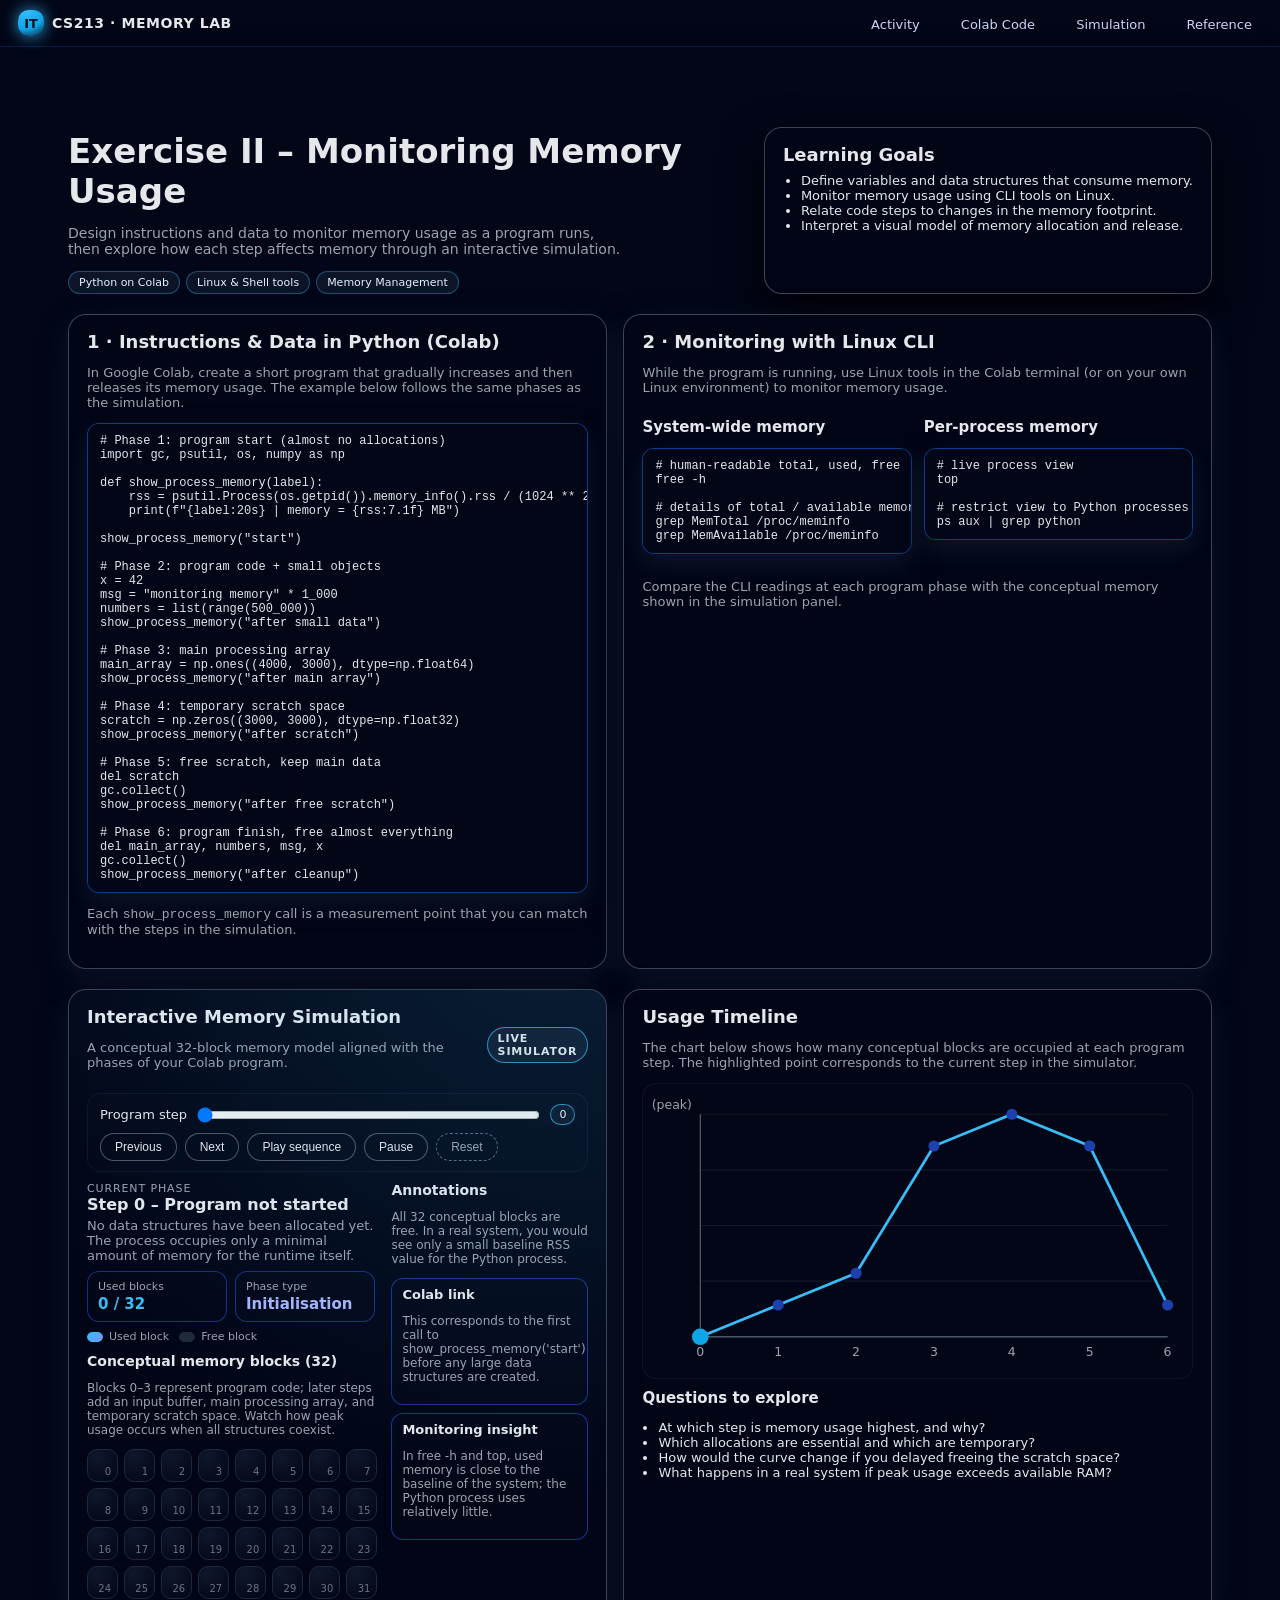
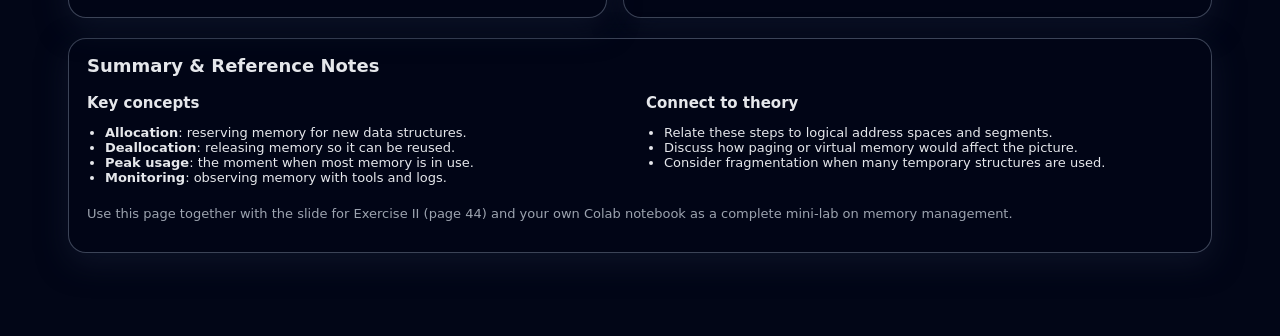
==== ComArchWeek14Group/index.html @ 82b71f17 "Add files via upload" ====
<!DOCTYPE html>
<html lang="en">
<head>
  <meta charset="UTF-8" />
  <title>Exercise II – Memory Monitoring Lab</title>
  <meta name="viewport" content="width=device-width, initial-scale=1" />
  <link rel="stylesheet" href="styles.css" />
</head>
<body>
  <div class="bg-layer"></div>
  <header class="topbar">
    <div class="brand">
      <span class="brand-mark">IT</span>
      <span class="brand-text">CS213 · Memory Lab</span>
    </div>
    <nav class="nav-links">
      <a href="#overview">Activity</a>
      <a href="#colab">Colab Code</a>
      <a href="#simulation">Simulation</a>
      <a href="#reference">Reference</a>
    </nav>
  </header>

  <main class="page">
    <section class="hero" id="overview">
      <div class="hero-main">
        <h1>Exercise II – Monitoring Memory Usage</h1>
        <p class="hero-subtitle">
          Design instructions and data to monitor memory usage as a program runs, then explore
          how each step affects memory through an interactive simulation.
        </p>
        <div class="hero-tags">
          <span class="tag">Python on Colab</span>
          <span class="tag">Linux &amp; Shell tools</span>
          <span class="tag">Memory Management</span>
        </div>
      </div>
      <aside class="hero-aside">
        <div class="hero-card">
          <h2>Learning Goals</h2>
          <ul>
            <li>Define variables and data structures that consume memory.</li>
            <li>Monitor memory usage using CLI tools on Linux.</li>
            <li>Relate code steps to changes in the memory footprint.</li>
            <li>Interpret a visual model of memory allocation and release.</li>
          </ul>
        </div>
      </aside>
    </section>

    <section class="grid-two" id="colab">
      <article class="card">
        <h2>1 · Instructions &amp; Data in Python (Colab)</h2>
        <p class="muted">
          In Google Colab, create a short program that gradually increases and then releases its
          memory usage. The example below follows the same phases as the simulation.
        </p>
<pre class="code"><code># Phase 1: program start (almost no allocations)
import gc, psutil, os, numpy as np

def show_process_memory(label):
    rss = psutil.Process(os.getpid()).memory_info().rss / (1024 ** 2)
    print(f"{label:20s} | memory = {rss:7.1f} MB")

show_process_memory("start")

# Phase 2: program code + small objects
x = 42
msg = "monitoring memory" * 1_000
numbers = list(range(500_000))
show_process_memory("after small data")

# Phase 3: main processing array
main_array = np.ones((4000, 3000), dtype=np.float64)
show_process_memory("after main array")

# Phase 4: temporary scratch space
scratch = np.zeros((3000, 3000), dtype=np.float32)
show_process_memory("after scratch")

# Phase 5: free scratch, keep main data
del scratch
gc.collect()
show_process_memory("after free scratch")

# Phase 6: program finish, free almost everything
del main_array, numbers, msg, x
gc.collect()
show_process_memory("after cleanup")</code></pre>
        <p class="muted">
          Each <code>show_process_memory</code> call is a measurement point that you can match
          with the steps in the simulation.
        </p>
      </article>

      <article class="card">
        <h2>2 · Monitoring with Linux CLI</h2>
        <p class="muted">
          While the program is running, use Linux tools in the Colab terminal (or on your own
          Linux environment) to monitor memory usage.
        </p>

        <div class="columns-2">
          <div>
            <h3>System-wide memory</h3>
<pre class="code small"><code># human-readable total, used, free
free -h

# details of total / available memory
grep MemTotal /proc/meminfo
grep MemAvailable /proc/meminfo</code></pre>
          </div>
          <div>
            <h3>Per-process memory</h3>
<pre class="code small"><code># live process view
top

# restrict view to Python processes
ps aux | grep python</code></pre>
          </div>
        </div>

        <p class="muted">
          Compare the CLI readings at each program phase with the conceptual memory shown
          in the simulation panel.
        </p>
      </article>
    </section>

    <section class="grid-two" id="simulation">
      <article class="card sim-card">
        <header class="sim-header">
          <div>
            <h2>Interactive Memory Simulation</h2>
            <p class="muted">
              A conceptual 32-block memory model aligned with the phases of your Colab program.
            </p>
          </div>
          <div class="pill-label">Live simulator</div>
        </header>

        <div class="sim-controls">
          <div class="sim-controls-row">
            <label class="slider-label">
              <span class="label-text">Program step</span>
              <input type="range" id="step-slider" min="0" max="6" value="0" />
              <span id="step-number" class="slider-value">0</span>
            </label>
          </div>
          <div class="sim-controls-row">
            <button id="btn-prev">Previous</button>
            <button id="btn-next">Next</button>
            <button id="btn-play">Play sequence</button>
            <button id="btn-pause">Pause</button>
            <button id="btn-reset" class="ghost">Reset</button>
          </div>
        </div>

        <div class="sim-layout">
          <div class="sim-main">
            <div class="step-header">
              <div class="step-label">Current phase</div>
              <div id="step-title" class="step-title">Step title</div>
            </div>
            <p id="step-desc" class="step-desc">
              Description of what happens at this step will appear here.
            </p>

            <div class="metrics-row">
              <div class="metric">
                <div class="metric-label">Used blocks</div>
                <div id="used-count" class="metric-value">0 / 32</div>
              </div>
              <div class="metric">
                <div class="metric-label">Phase type</div>
                <div id="phase-type" class="metric-value secondary">Initialisation</div>
              </div>
            </div>

            <div class="legend">
              <div class="legend-item">
                <span class="legend-swatch used"></span><span>Used block</span>
              </div>
              <div class="legend-item">
                <span class="legend-swatch free"></span><span>Free block</span>
              </div>
            </div>

            <div class="memory-grid-wrapper">
              <h3>Conceptual memory blocks (32)</h3>
              <p class="muted small">
                Blocks 0–3 represent program code; later steps add an input buffer, main
                processing array, and temporary scratch space. Watch how peak usage occurs
                when all structures coexist.
              </p>
              <div id="memory-grid" class="memory-grid"></div>
            </div>
          </div>

          <aside class="sim-aside">
            <h3>Annotations</h3>
            <p id="breakdown-text" class="muted small">
              Detailed explanation of the current memory layout appears here.
            </p>
            <div class="annotation-card">
              <h4>Colab link</h4>
              <p class="muted small" id="colab-tip">
                Tip text for connecting this phase to the Colab program.
              </p>
            </div>
            <div class="annotation-card">
              <h4>Monitoring insight</h4>
              <p class="muted small" id="monitor-tip">
                Insight on what you should see in <code>free -h</code> / <code>top</code> for this phase.
              </p>
            </div>
          </aside>
        </div>
      </article>

      <article class="card">
        <h2>Usage Timeline</h2>
        <p class="muted">
          The chart below shows how many conceptual blocks are occupied at each program step.
          The highlighted point corresponds to the current step in the simulator.
        </p>
        <div class="chart-shell">
          <svg id="usage-chart" viewBox="0 0 380 200" preserveAspectRatio="xMidYMid meet"></svg>
        </div>

        <div class="reflection">
          <h3>Questions to explore</h3>
          <ul>
            <li>At which step is memory usage highest, and why?</li>
            <li>Which allocations are essential and which are temporary?</li>
            <li>How would the curve change if you delayed freeing the scratch space?</li>
            <li>What happens in a real system if peak usage exceeds available RAM?</li>
          </ul>
        </div>
      </article>
    </section>

    <section class="grid-one" id="reference">
      <article class="card">
        <h2>Summary &amp; Reference Notes</h2>
        <div class="columns-2">
          <div>
            <h3>Key concepts</h3>
            <ul class="bullet">
              <li><strong>Allocation</strong>: reserving memory for new data structures.</li>
              <li><strong>Deallocation</strong>: releasing memory so it can be reused.</li>
              <li><strong>Peak usage</strong>: the moment when most memory is in use.</li>
              <li><strong>Monitoring</strong>: observing memory with tools and logs.</li>
            </ul>
          </div>
          <div>
            <h3>Connect to theory</h3>
            <ul class="bullet">
              <li>Relate these steps to logical address spaces and segments.</li>
              <li>Discuss how paging or virtual memory would affect the picture.</li>
              <li>Consider fragmentation when many temporary structures are used.</li>
            </ul>
          </div>
        </div>
        <p class="muted top-space">
          Use this page together with the slide for Exercise II (page 44) and your own Colab
          notebook as a complete mini-lab on memory management.
        </p>
      </article>
    </section>
  </main>
  <script src="script.js"></script>
</body>
</html>
---- ComArchWeek14Group/styles.css ----
*,
*::before,
*::after {
  box-sizing: border-box;
}

:root {
  --bg-page: #020617;
  --bg-panel: #020617ee;
  --bg-panel-soft: #020617f0;
  --accent: #38bdf8;
  --accent-soft: #0ea5e966;
  --accent-strong: #0ea5e9;
  --text-main: #e5e7eb;
  --text-muted: #9ca3af;
  --border-subtle: #1e293b;
  --radius-card: 18px;
  --radius-pill: 999px;
  --shadow-soft: 0 18px 45px rgba(0, 0, 0, 0.8);
  --shadow-subtle: 0 10px 30px rgba(15, 23, 42, 0.8);
}

html,
body {
  margin: 0;
  padding: 0;
  font-family: system-ui, -apple-system, BlinkMacSystemFont, "Segoe UI", sans-serif;
  color: var(--text-main);
  background: var(--bg-page);
}

.bg-layer {
  position: fixed;
  inset: 0;
  z-index: -1;
  background:
    radial-gradient(circle at 10% 0%, #0f172acc 0, transparent 50%),
    radial-gradient(circle at 90% 100%, #1d4ed866 0, transparent 55%),
    radial-gradient(circle at 0% 100%, #0ea5e911 0, transparent 55%);
  background-color: var(--bg-page);
  animation: bgShift 18s ease-in-out infinite alternate;
}

@keyframes bgShift {
  0% {
    background-position: 0% 0%, 100% 100%, 0% 100%;
  }
  50% {
    background-position: 20% 10%, 80% 90%, 5% 90%;
  }
  100% {
    background-position: 0% 20%, 100% 80%, 0% 100%;
  }
}

.page {
  max-width: 1180px;
  margin: 0 auto;
  padding: 80px 18px 32px 18px;
}

.topbar {
  position: sticky;
  top: 0;
  z-index: 20;
  display: flex;
  justify-content: space-between;
  align-items: center;
  padding: 10px 18px;
  background: linear-gradient(to bottom, #020617f5, #020617e6, transparent);
  backdrop-filter: blur(14px);
  border-bottom: 1px solid rgba(30, 64, 175, 0.35);
}

.brand {
  display: flex;
  align-items: center;
  gap: 8px;
}

.brand-mark {
  width: 26px;
  height: 26px;
  border-radius: 40%;
  display: inline-flex;
  align-items: center;
  justify-content: center;
  font-size: 13px;
  font-weight: 800;
  background: radial-gradient(circle at 30% 0%, #38bdf8, #0ea5e9 60%, #0f172a);
  color: #0b1120;
  box-shadow: 0 0 16px rgba(56, 189, 248, 0.8);
}

.brand-text {
  font-size: 14px;
  font-weight: 600;
  letter-spacing: 0.04em;
  text-transform: uppercase;
  color: #e5e7eb;
}

.nav-links a {
  color: #cbd5f5;
  text-decoration: none;
  margin-left: 16px;
  font-size: 13px;
  padding: 4px 10px;
  border-radius: var(--radius-pill);
  transition: background 0.15s ease, color 0.15s ease;
}

.nav-links a:hover {
  background: rgba(15, 23, 42, 0.8);
  color: var(--accent);
}

.hero {
  display: grid;
  grid-template-columns: minmax(0, 1.4fr) minmax(0, 1fr);
  gap: 18px;
  align-items: stretch;
  margin-bottom: 20px;
}

.hero-main h1 {
  font-size: clamp(28px, 4vw, 34px);
  margin: 4px 0 10px 0;
}

.hero-subtitle {
  font-size: 14px;
  color: var(--text-muted);
  max-width: 560px;
}

.hero-tags {
  display: flex;
  flex-wrap: wrap;
  gap: 6px;
  margin-top: 12px;
}

.tag {
  padding: 4px 10px;
  border-radius: var(--radius-pill);
  background: rgba(15, 23, 42, 0.9);
  border: 1px solid rgba(56, 189, 248, 0.35);
  font-size: 11px;
  color: #e0f2fe;
}

.hero-aside {
  display: flex;
  justify-content: flex-end;
}

.hero-card {
  background: var(--bg-panel-soft);
  border-radius: var(--radius-card);
  padding: 16px 18px;
  border: 1px solid rgba(148, 163, 184, 0.4);
  box-shadow: var(--shadow-soft);
}

.hero-card h2 {
  margin-top: 0;
  margin-bottom: 8px;
  font-size: 18px;
}

.hero-card ul {
  padding-left: 18px;
  margin: 0;
  font-size: 13px;
}

.grid-two {
  display: grid;
  grid-template-columns: minmax(0, 1.1fr) minmax(0, 1.2fr);
  gap: 16px;
  margin-bottom: 20px;
}

.grid-one {
  display: grid;
  grid-template-columns: minmax(0, 1fr);
  margin-bottom: 20px;
}

.card {
  background: var(--bg-panel);
  border-radius: var(--radius-card);
  padding: 16px 18px 18px 18px;
  border: 1px solid rgba(148, 163, 184, 0.4);
  box-shadow: var(--shadow-subtle);
}

.card h2 {
  margin-top: 0;
  margin-bottom: 6px;
  font-size: 18px;
}

.card h3 {
  font-size: 15px;
  margin-top: 10px;
  margin-bottom: 4px;
}

.muted {
  color: var(--text-muted);
  font-size: 13px;
}

.small {
  font-size: 12px;
}

.top-space {
  margin-top: 8px;
}

.columns-2 {
  display: grid;
  grid-template-columns: minmax(0, 1fr) minmax(0, 1fr);
  gap: 12px;
  margin-top: 8px;
}

.code {
  background: #020617;
  color: #e5e7eb;
  border-radius: 12px;
  padding: 10px 12px;
  font-size: 12px;
  border: 1px solid rgba(15, 118, 255, 0.5);
  box-shadow: 0 10px 24px rgba(15, 23, 42, 0.9);
  overflow-x: auto;
}

.code code {
  font-family: ui-monospace, SFMono-Regular, Menlo, Monaco, Consolas, "Liberation Mono",
    "Courier New", monospace;
}

.bullet {
  list-style-type: disc;
  padding-left: 18px;
  font-size: 13px;
}

.sim-card {
  position: relative;
  overflow: hidden;
}

.sim-card::before {
  content: "";
  position: absolute;
  inset: -20%;
  opacity: 0.15;
  background: radial-gradient(circle at 80% 0%, #38bdf8, transparent 60%);
  pointer-events: none;
}

.sim-header {
  display: flex;
  justify-content: space-between;
  align-items: center;
  gap: 10px;
  margin-bottom: 10px;
}

.pill-label {
  padding: 4px 10px;
  border-radius: var(--radius-pill);
  background: rgba(15, 23, 42, 0.9);
  border: 1px solid rgba(56, 189, 248, 0.7);
  font-size: 11px;
  font-weight: 600;
  text-transform: uppercase;
  letter-spacing: 0.08em;
}

.sim-controls {
  margin-bottom: 8px;
  border-radius: 14px;
  background: #020617;
  border: 1px solid rgba(15, 23, 42, 0.85);
  padding: 10px 12px;
}

.sim-controls-row {
  display: flex;
  flex-wrap: wrap;
  align-items: center;
  gap: 8px;
}

.sim-controls-row + .sim-controls-row {
  margin-top: 8px;
}

.slider-label {
  display: flex;
  align-items: center;
  gap: 8px;
  flex: 1;
  font-size: 13px;
  color: var(--text-muted);
}

.slider-label input[type="range"] {
  flex: 1;
}

.slider-value {
  min-width: 24px;
  text-align: center;
  padding: 3px 8px;
  border-radius: var(--radius-pill);
  background: rgba(15, 23, 42, 0.8);
  border: 1px solid rgba(56, 189, 248, 0.7);
  font-size: 11px;
  color: #f1f5f9;
}

.label-text {
  color: var(--text-main);
  font-weight: 500;
}

.sim-controls button {
  border-radius: var(--radius-pill);
  border: 1px solid rgba(148, 163, 184, 0.5);
  background: #020617;
  color: var(--text-main);
  padding: 6px 14px;
  font-size: 12px;
  cursor: pointer;
  transition: background 0.12s ease, transform 0.08s ease, box-shadow 0.12s ease,
    border-color 0.12s ease;
}

.sim-controls button:hover {
  background: #020617;
  border-color: rgba(56, 189, 248, 0.9);
  box-shadow: 0 0 0 1px rgba(56, 189, 248, 0.4);
  transform: translateY(-1px);
}

.sim-controls button:active {
  transform: translateY(1px);
  box-shadow: none;
}

.sim-controls button.ghost {
  border-style: dashed;
  border-color: rgba(148, 163, 184, 0.6);
  color: var(--text-muted);
}

.sim-layout {
  display: grid;
  grid-template-columns: minmax(0, 1.4fr) minmax(0, 0.95fr);
  gap: 14px;
  margin-top: 10px;
}

.step-header {
  margin-bottom: 4px;
}

.step-label {
  font-size: 11px;
  letter-spacing: 0.08em;
  text-transform: uppercase;
  color: var(--text-muted);
}

.step-title {
  font-size: 16px;
  font-weight: 600;
}

.step-desc {
  font-size: 13px;
  color: var(--text-muted);
  margin-top: 2px;
  margin-bottom: 8px;
}

.metrics-row {
  display: flex;
  flex-wrap: wrap;
  gap: 8px;
  margin-bottom: 8px;
}

.metric {
  background: #020617;
  border-radius: 12px;
  padding: 8px 10px;
  border: 1px solid rgba(30, 64, 175, 0.7);
  min-width: 140px;
}

.metric-label {
  font-size: 11px;
  color: var(--text-muted);
  margin-bottom: 2px;
}

.metric-value {
  font-size: 15px;
  font-weight: 600;
  color: var(--accent);
}

.metric-value.secondary {
  color: #a5b4fc;
}

.legend {
  display: flex;
  gap: 10px;
  align-items: center;
  font-size: 11px;
  color: var(--text-muted);
  margin-bottom: 6px;
}

.legend-item {
  display: inline-flex;
  align-items: center;
  gap: 6px;
}

.legend-swatch {
  width: 16px;
  height: 10px;
  border-radius: 999px;
  border: 1px solid #1e293b;
}

.legend-swatch.used {
  background: linear-gradient(135deg, #38bdf8, #818cf8);
  border-color: #38bdf8;
}

.legend-swatch.free {
  background: #1f2937;
}

.memory-grid-wrapper h3 {
  font-size: 14px;
  margin-bottom: 3px;
}

.memory-grid {
  display: grid;
  grid-template-columns: repeat(8, minmax(0, 1fr));
  gap: 6px;
  margin-top: 6px;
}

.memory-block {
  width: 100%;
  padding-top: 100%;
  position: relative;
  border-radius: 10px;
  background: radial-gradient(circle at 30% 20%, #0f172a, #020617);
  border: 1px solid #1e293b;
  overflow: hidden;
  transition: background 0.16s ease, box-shadow 0.16s ease, transform 0.08s ease,
    border-color 0.16s ease;
}

.memory-block-inner {
  position: absolute;
  inset: 0;
}

.memory-block-index {
  position: absolute;
  bottom: 4px;
  right: 6px;
  font-size: 10px;
  color: #6b7280;
}

.memory-block.used {
  background: radial-gradient(circle at 20% 0%, #38bdf8, #1d4ed8 50%, #020617);
  border-color: #38bdf8;
  box-shadow: 0 0 16px rgba(56, 189, 248, 0.9);
  transform: translateY(-1px);
}

.memory-block.used .memory-block-index {
  color: #e5e7eb;
}

.sim-aside h3 {
  font-size: 14px;
  margin-top: 0;
  margin-bottom: 4px;
}

.annotation-card {
  background: #020617;
  border-radius: 12px;
  border: 1px solid rgba(30, 64, 175, 0.8);
  padding: 8px 10px;
  margin-top: 8px;
}

.annotation-card h4 {
  font-size: 13px;
  margin: 0 0 2px 0;
}

.chart-shell {
  margin-top: 8px;
  border-radius: 14px;
  background: #020617;
  border: 1px solid rgba(15, 23, 42, 0.9);
  padding: 8px 10px;
}

#usage-chart {
  width: 100%;
  height: auto;
  display: block;
}

.reflection {
  margin-top: 10px;
}

.reflection ul {
  padding-left: 16px;
  font-size: 13px;
}

@media (max-width: 1000px) {
  .hero {
    grid-template-columns: minmax(0, 1fr);
  }
  .hero-aside {
    justify-content: flex-start;
  }
  .grid-two {
    grid-template-columns: minmax(0, 1fr);
  }
  .sim-layout {
    grid-template-columns: minmax(0, 1fr);
  }
}

@media (max-width: 700px) {
  .topbar {
    flex-direction: column;
    align-items: flex-start;
    gap: 6px;
  }
  .nav-links {
    display: flex;
    flex-wrap: wrap;
  }
  .nav-links a {
    margin-left: 0;
    margin-right: 8px;
    margin-bottom: 4px;
  }
}

@media (max-width: 520px) {
  .sim-controls-row {
    flex-direction: column;
    align-items: stretch;
  }
  .sim-controls button {
    width: 100%;
  }
  .columns-2 {
    grid-template-columns: minmax(0, 1fr);
  }
}
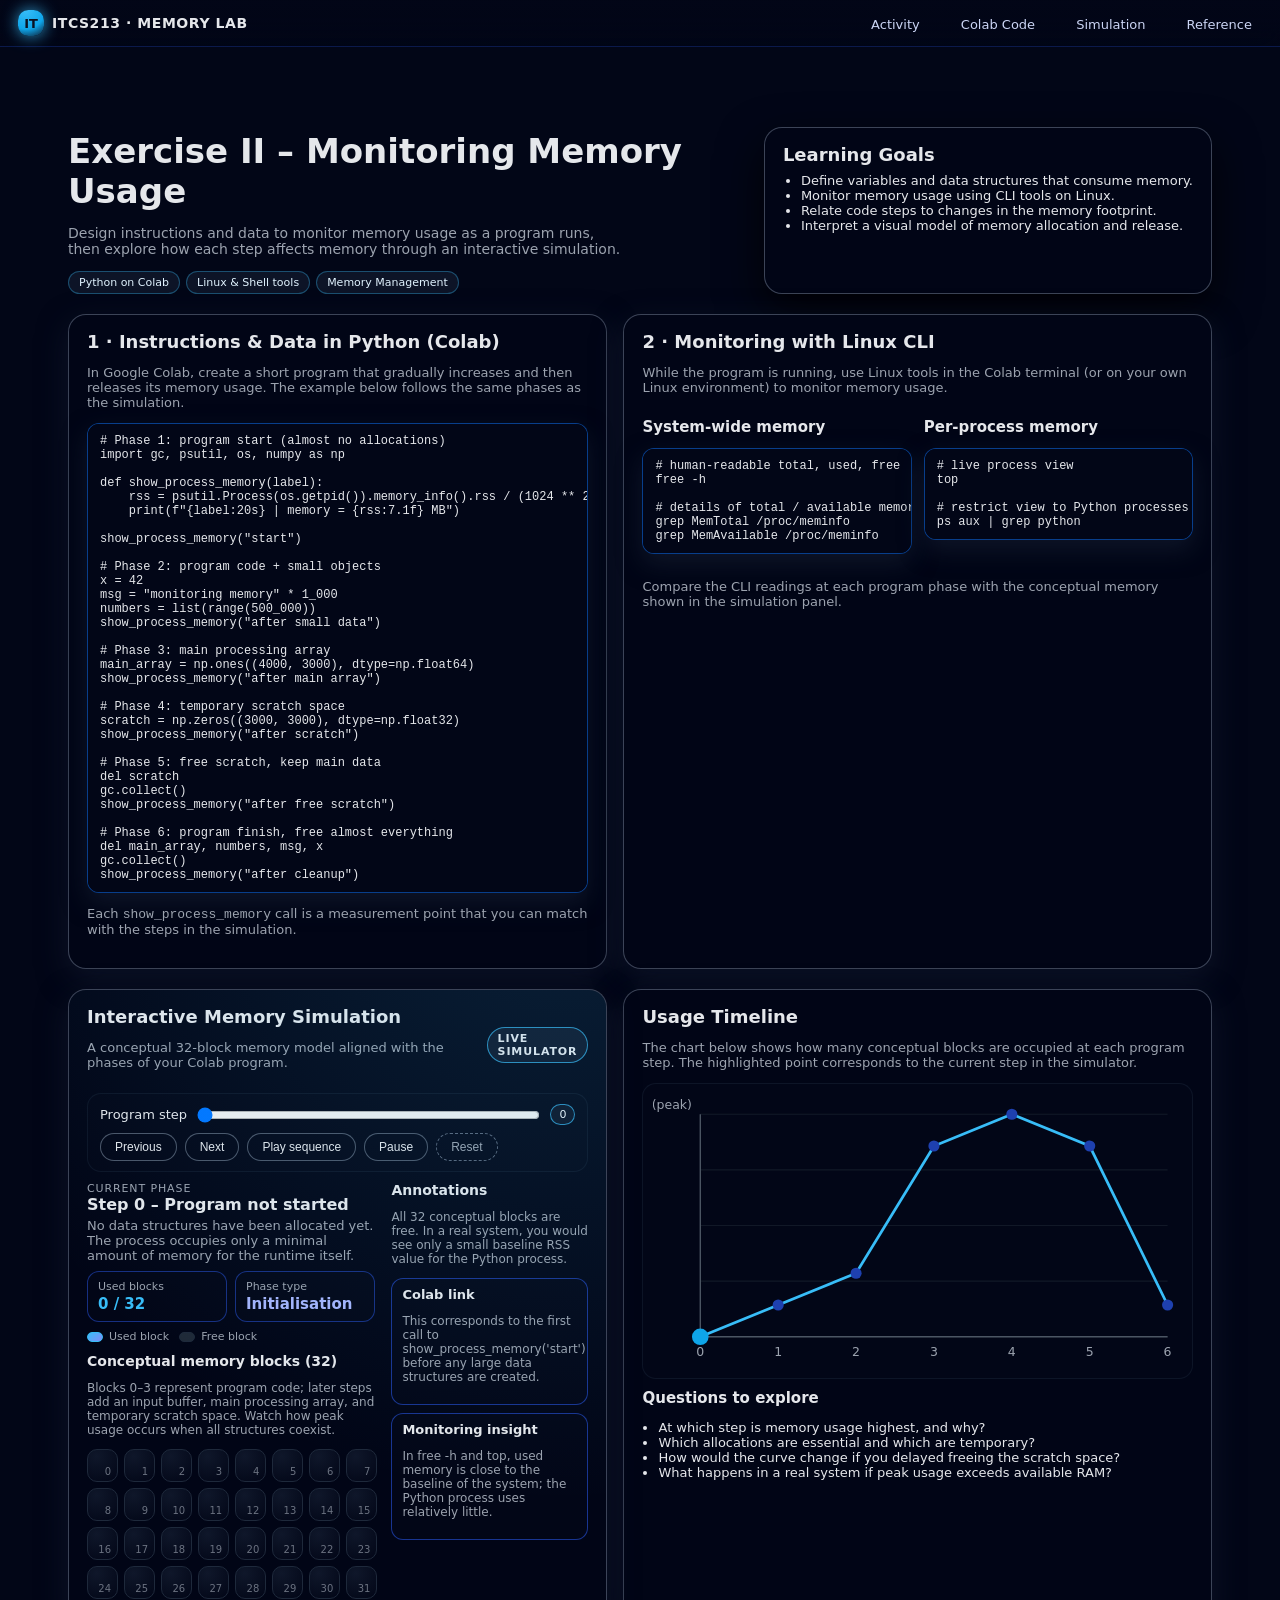
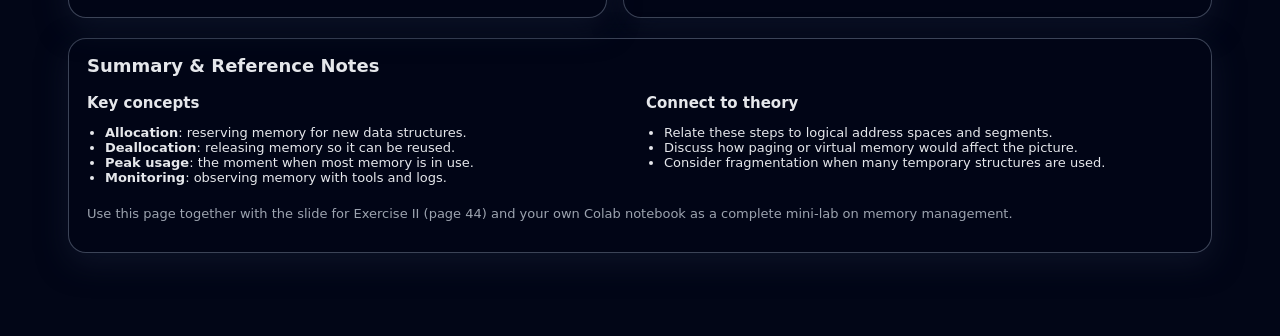
==== commit d5fa8c6f: "Update index.html" ====
--- a/ComArchWeek14Group/index.html
+++ b/ComArchWeek14Group/index.html
@@ -12,7 +12,7 @@
   <header class="topbar">
     <div class="brand">
       <span class="brand-mark">IT</span>
-      <span class="brand-text">CS213 · Memory Lab</span>
+      <span class="brand-text">ITCS213 · Memory Lab</span>
     </div>
     <nav class="nav-links">
       <a href="#overview">Activity</a>
